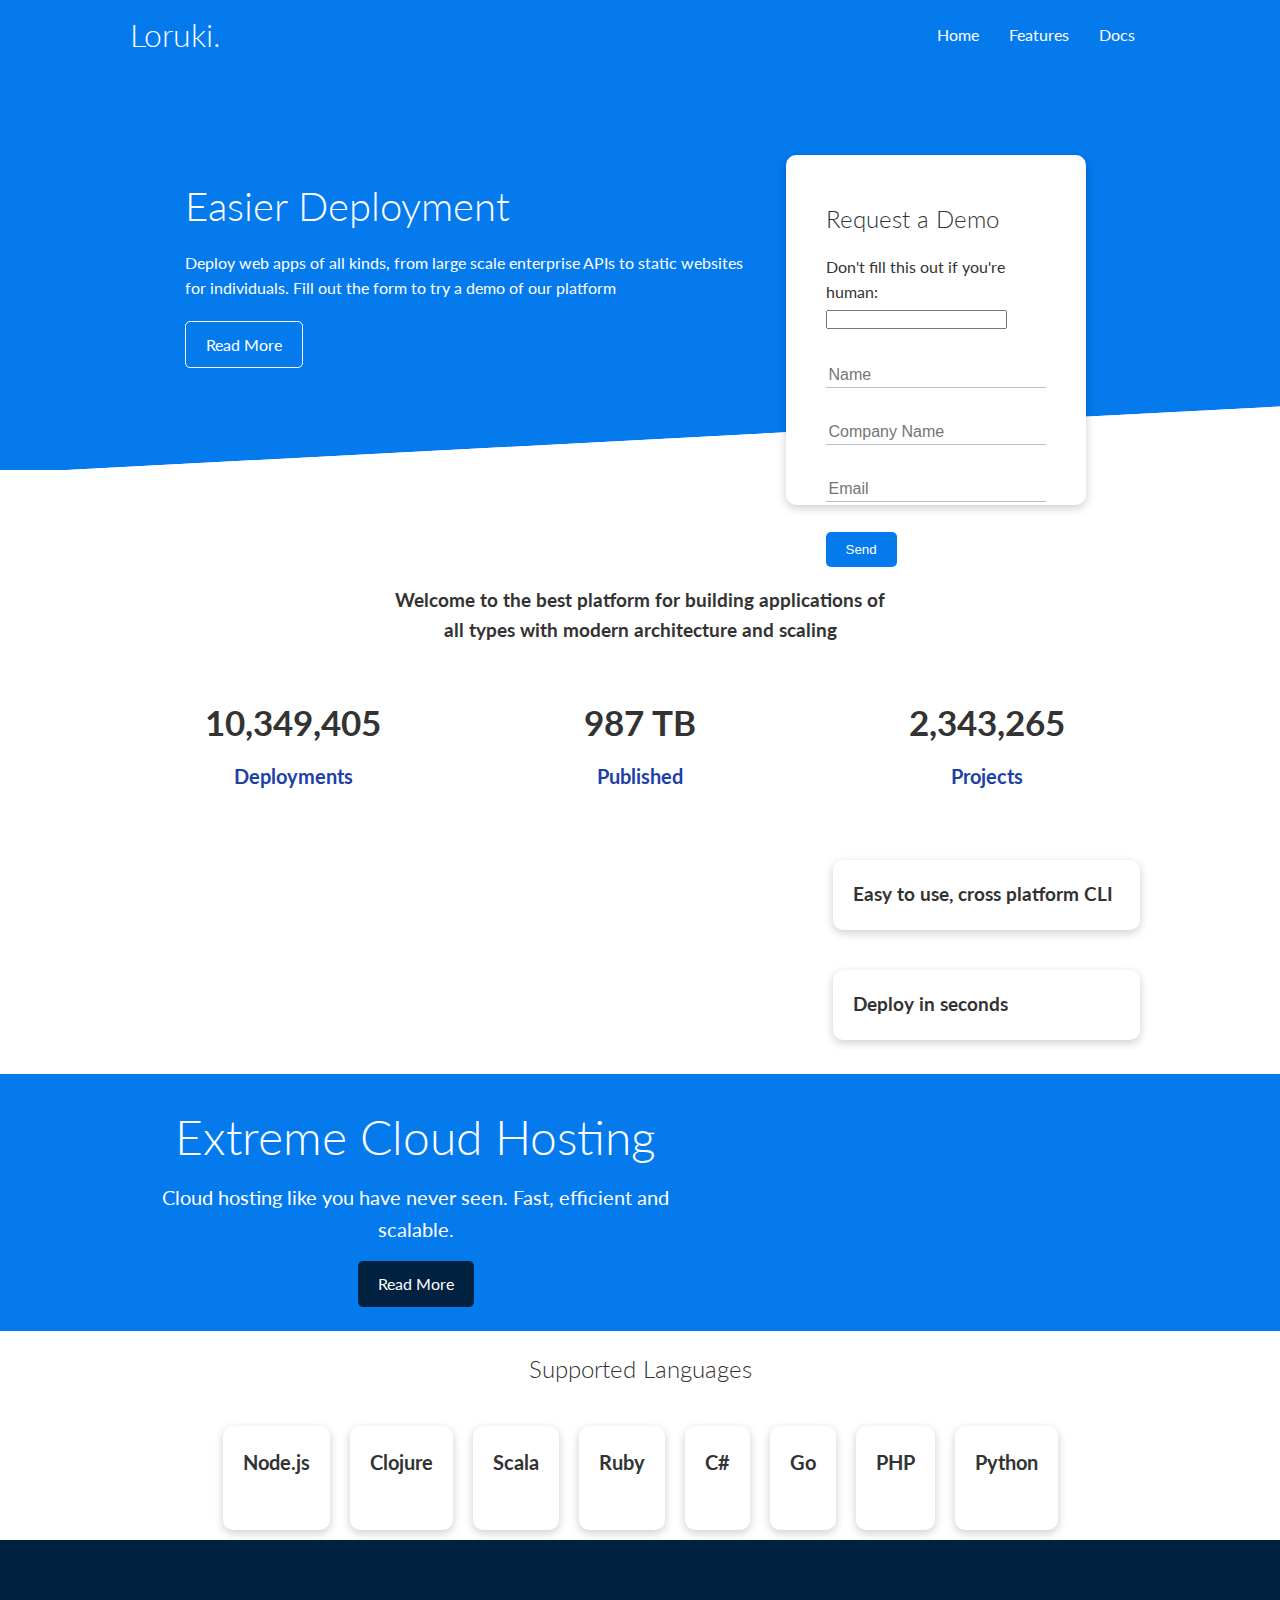
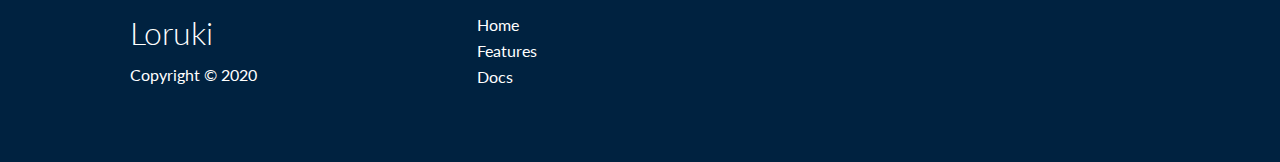
==== index.html @ 9c575d17 "modified bot-field input" ====
<!DOCTYPE html>
<html lang="en">
<head>
  <meta charset="UTF-8">
  <meta name="viewport" content="width=device-width, initial-scale=1.0">
  <link rel="stylesheet" href="https://cdnjs.cloudflare.com/ajax/libs/font-awesome/5.15.1/css/all.min.css" integrity="sha512-+4zCK9k+qNFUR5X+cKL9EIR+ZOhtIloNl9GIKS57V1MyNsYpYcUrUeQc9vNfzsWfV28IaLL3i96P9sdNyeRssA==" crossorigin="anonymous" />
  <link rel="stylesheet" href="css/utilities.css">
  <link rel="stylesheet" href="css/style.css">
  <title>Loruki | Cloud Hosting For Everyone</title>
</head>
<body>

  <!-- Navbar -->
  <div class="navbar">
    <div class="container flex">
      <h1 class="logo">Loruki.</h1>
      <nav>
        <ul>
          <li><a href="index.html">Home</a></li>
          <li><a href="features.html">Features</a></li>
          <li><a href="docs.html">Docs</a></li>
        </ul>
      </nav>
    </div>
  </div>

  <!-- Showcase -->
  <section class="showcase">
    <div class="container grid">
      <div class="showcase-text">
        <h1>Easier Deployment</h1>
        <p>Deploy web apps of all kinds, from large scale enterprise APIs to static websites for individuals. Fill out the form to try a demo of our platform</p>
        <a href="features.html" class="btn btn-outline">Read More</a>
      </div>

      <div class="showcase-form card">
        <h2>Request a Demo</h2>
        <form name="contact" method="post" netlify-honeypot="bot-field" data-netlify="true">
          <input type="hidden" name="form-name" value="contact">
          <p class="hidden">
            <label for="">Don't fill this out if you're human: 
              <input name="bot-field">
            </label>
          </p>
          <div class="form-control">
            <input type="text" name="name" placeholder="Name" required>
          </div>
          <div class="form-control">
            <input type="text" name="company" placeholder="Company Name" required>
          </div>
          <div class="form-control">
            <input type="text" name="email" placeholder="Email" required>
          </div>
          <input type="submit" value="Send" class="btn btn-primary">
        </form>
      </div>
    </div>
  </section>

  <!-- Stats -->
  <section class="stats">
    <div class="container">
      <div class="my-1">
        <h3 class="stats-heading text-center">
          Welcome to the best platform for building applications of all types with modern architecture and scaling
        </h3>
      </div>
      <div class="grid grid-3 my-4 text-center">
        <div>
          <i class="fas fa-server fa-3x"></i>
          <h3>10,349,405</h3>
          <p class="text-secondary">Deployments</p>
        </div>
        <div><i class="fas fa-upload fa-3x"></i>
          <h3>987 TB</h3>
          <p class="text-secondary">Published</p></div>
        <div><i class="fas fa-project-diagram fa-3x"></i>
          <h3>2,343,265</h3>
          <p class="text-secondary">Projects</p></div>
      </div>
    </div>
  </section>

  <!-- Cli -->
  <section class="cli">
    <div class="container grid">
      <img src="images/cli.png" alt="">
      <div class="card">
        <h3>Easy to use, cross platform CLI</h3>
      </div>
      <div class="card">
        <h3>Deploy in seconds</h3>
      </div>
    </div>
  </section>

  <!-- Cloud -->
  <section class="cloud bg-primary my-2 py-2">
    <div class="container grid">
      <div class="text-center">
        <h2 class="lg">Extreme Cloud Hosting</h2>
        <p class="lead my-1">Cloud hosting like you have never seen. Fast, efficient and scalable.</p>
        <a href="features.html" class="btn btn-dark">Read More</a>
      </div>
      <img src="images/cloud.png" alt="">
    </div>
  </section>

  <!-- Languages -->
  <section class="languages">
    <h2 class="text-center my-2">
      Supported Languages
    </h2>
    <div class="container flex">
      <div class="card">
        <h4>Node.js</h4>
        <img src="images/logos/node.png" alt="">
      </div>
      <div class="card">
        <h4>Clojure</h4>
        <img src="images/logos/clojure.png" alt="">
      </div>
      <div class="card">
        <h4>Scala</h4>
        <img src="images/logos/scala.png" alt="">
      </div>
      <div class="card">
        <h4>Ruby</h4>
        <img src="images/logos/ruby.png" alt="">
      </div>
      <div class="card">
        <h4>C#</h4>
        <img src="images/logos/csharp.png" alt="">
      </div>
      <div class="card">
        <h4>Go</h4>
        <img src="images/logos/go.png" alt="">
      </div>
      <div class="card">
        <h4>PHP</h4>
        <img src="images/logos/php.png" alt="">
      </div>
      <div class="card">
        <h4>Python</h4>
        <img src="images/logos/python.png" alt="">
      </div>
    </div>
  </section>

  <!-- Footer -->
  <footer class="footer bg-dark py-5">
    <div class="container grid grid-3">
      <div>
        <h1>Loruki</h1>
        <p>Copyright &copy; 2020</p>
      </div>
      <nav>
        <ul>
          <li><a href="index.html">Home</a></li>
          <li><a href="features.html">Features</a></li>
          <li><a href="docs.html">Docs</a></li>
        </ul>
      </nav>
      <div class="social">
        <a href="#"><i class="fab fa-github fa-2x"></i></a>
        <a href="#"><i class="fab fa-facebook fa-2x"></i></a>
        <a href="#"><i class="fab fa-instagram fa-2x"></i></a>
        <a href="#"><i class="fab fa-twitter fa-2x"></i></a>
      </div>
    </div>
  </footer>

</body>
</html>
---- css/utilities.css ----
.container {
  max-width: 1100px;
  margin: 0 auto;
  overflow: auto;
  padding: 0 40px;
}

.card {
  background-color: #fff;
  color: #333;
  border-radius: 10px;
  box-shadow: 0 3px 10px rgba(0, 0, 0, 0.2);
  padding: 20px;
  margin: 10px;
}

.btn {
  display: inline-block;
  padding: 10px 20px;
  cursor: pointer;
  background-color: var(--primary-color);
  color: #fff;
  border: none;
  border-radius: 5px;
}

.btn-outline {
  background-color: transparent;
  border: 1px #fff solid;
}

.btn:hover {
  transform: scale(0.98);
}

/* Backgrouds & coloured buttons */
.bg-primary, 
.btn-primary {
  background-color: var(--primary-color);
  color: #fff;
}

.bg-secondary, 
.btn-secondary {
  background-color: var(--secondary-color);
  color: #fff;
}

.bg-dark, 
.btn-dark {
  background-color: var(--dark-color);
  color: #fff;
}

.bg-light, 
.btn-light {
  background-color: var(--light-color);
  color: #333;
}

.bg-primary a,
.bg-secondary a,
.bg-dark a,
.btn-primary a,
.btn-secondary a,
.btn-dark a {
  color: #fff;
}

/* Text colors */
.text-primary{
  color: var(--primary-color);
}

.text-secondary {
  color: var(--secondary-color);
}

.text-dark {
  color: var(--dark-color);
}

.text-light {
  color: var(--light-color);
}


/* Text sizes */
.lead  {
  font-size: 20px;
}

.sm {
  font-size: 1rem;
}

.md {
  font-size: 2rem;
}

.lg {
  font-size: 3rem;
}

.xl {
  font-size: 4rem;
}

.text-center {
  text-align: center;
}

/* Alert */
.alert {
  background-color: var(--light-color);
  padding: 10px 20px;
  font-weight: bold;
  margin: 15px 0;
}

.alert i {
  margin-right: 10px;
}

.alert-success {
  background-color: var(--success-color);
  color: #fff;
}

.alert-error {
  background-color: var(--error-color);
  color: #fff;
}

.flex {
  display: flex;
  justify-content: center;
  align-items: center;
  height: 100%;
}

.grid {
  display: grid;
  grid-template-columns: repeat(2, 1fr);
  gap: 20px;
  justify-content: center;
  align-items: center;
  height: 100%;
}

.grid-3 {
  grid-template-columns: repeat(3, 1fr);
}

/* Margin */
.my-1 {
  margin: 1rem 0;
}

.my-2 {
  margin: 1.5rem 0;
}

.my-3 {
  margin: 2rem 0;
}

.my-4 {
  margin: 3rem 0;
}

.my-5 {
  margin: 4rem 0;
}

.m-1 {
  margin: 1rem;
}

.m-2 {
  margin: 1.5rem;
}

.m-3 {
  margin: 2rem;
}

.m-4 {
  margin: 3rem;
}

.m-5 {
  margin: 4rem;
}

/* Padding */
.py-1 {
  padding: 1rem 0;
}

.py-2 {
  padding: 1.5rem 0;
}

.py-3 {
  padding: 2rem 0;
}

.py-4 {
  padding: 3rem 0;
}

.py-5 {
  padding: 4rem 0;
}

.p-1 {
  padding: 1rem;
}

.p-2 {
  padding: 1.5rem;
}

.p-3 {
  padding: 2rem;
}

.p-4 {
  padding: 3rem;
}

.p-5 {
  padding: 4rem;
}
---- css/style.css ----
@import url('https://fonts.googleapis.com/css2?family=Lato:wght@300&display=swap');

:root {
  --primary-color: #047aed;
  --secondary-color: #1c3fa8;
  --dark-color: #002240;
  --light-color: #f4f4f4;
  --success-color: #5cb85c;
  --error-color: #d9534f;
}

* {
  box-sizing: border-box;
  padding: 0;
  margin: 0;
}

body {
  font-family: 'Lato', sans-serif;
  color: #333;
  line-height: 1.6;
}

ul {
  list-style-type: none;
}

a {
  text-decoration: none;
  color: #333;
}

h1,h2 {
  font-weight: 300;
  line-height: 1.2;
  margin: 10px 0;
}

p {
  margin: 10px 0;
}

img {
  width: 100%;
}

code, pre {
  background: #333;
  color: var(--success-color);
  padding: 10px;
}


/* Navbar */
.navbar {
  background-color: var(--primary-color);
  color: #fff;
  height: 70px;
}

.navbar .flex {
  justify-content: space-between;
}

.navbar ul {
  display: flex;
}

.navbar a {
  color: #fff;
  padding: 10px;
  margin: 0 5px;
}

.navbar a:hover {
  border-bottom: 2px #fff solid;
}

/* Showcase */
.showcase {
  height: 400px;
  background-color: var(--primary-color);
  color: #fff;
  position: relative;
}

.showcase-text {
  animation: slideInFromLeft 1s ease-in;
}

.showcase h1 {
  font-size: 40px;
}

.showcase p {
  margin: 20px 0;
}

.showcase .grid {
  overflow: visible;
  grid-template-columns: 55% auto;
  gap: 30px;
}

.showcase-form {
  position: relative;
  top: 60px;
  height: 350px;
  width: 300px;
  padding: 40px;
  z-index: 100;
  justify-self: flex-end;
  animation: slideInFromRight 1s ease-in;
}

.showcase-form .form-control {
  margin: 30px 0;
}

.showcase-form input[type='text'],
.showcase-form input[type='email'] {
  border: 0;
  border-bottom: 1px solid #b4becb;
  width: 100%;
  padding: 3px;
  font-size: 16px;
}

.showcase-form input:focus {
  outline: none;
}

.showcase::before, 
.showcase::after {
  content: '';
  position: absolute;
  height: 100px;
  bottom: -70px;
  right: 0;
  left: 0;
  background: #fff;
  transform: skewY(-3deg);
  -webkit-transform: skewY(-3deg);
  -moz-transform: skewY(-3deg);
  -ms-transform: skewY(-3deg);
}

/* Stats */
.stats {
  padding-top: 100px;
  animation: slideInFromBottom 1s ease-in;
}

.stats-heading {
  max-width: 500px;
  margin: auto;
}

.stats .grid h3 {
  font-size: 35px;  
}

.stats .grid p {
  font-size: 20px;
  font-weight: bold;
}

/* Cli */
.cli .grid {
  grid-template-columns: repeat(3, 1fr);
  grid-template-rows: repeat(2, 1fr);
}

.cli .grid > *:first-child {
  grid-column: 1 / span 2;
  grid-row: 1 / span 2;
}

/* Cloud */
.cloud .grid {
  grid-template-columns: 4fr 3fr;
}

/* Languages */
.languages .card {
  text-align: center;
  margin: 18px 10px 40px;
}

.languages .flex {
  flex-wrap: wrap;
}

.languages .card {
  font-size: 20px;
  margin-bottom: 10px;
  transition: transform 0.2s ease-in;
}

.languages .card:hover {
  transform: translateY(-15px);
}

/* Features  */
.features-head img {
  width: 200px;
  justify-self: flex-end;
}

.features-sub-head img {
  width: 300px;
  justify-self: flex-end;
}

/* Features main */
.features-main .card > i {
  margin-right: 20px;
}

.features-main .grid {
  padding: 30px;
}

.features-main .grid > *:first-child {
  grid-column: 1 / span 3;
}

.features-main .grid > *:nth-child(2) {
  grid-column: 1 / span 2;
}

/* Docs */
.docs-head img {
  width: 200px;
  justify-self: flex-end;
}

.docs-main h3 {
  margin: 20px 0;
}

.docs-main .grid {
  grid-template-columns: 1fr 2fr;
  align-items: flex-start;
}

.docs-main nav li {
  font-size: 17px;
  border-bottom: 1px #ccc solid;
  padding-bottom: 5px;
  margin-bottom: 5px;
}

.docs-main a:hover {
  font-weight: bold;
}

/* Animations */
@keyframes slideInFromLeft {
  0% {
    transform: translateX(-100%);
  }
  100% {
    transform: translateX(0);
  }
}

@keyframes slideInFromRight {
  0% {
    transform: translateX(100%);
  }
  100% {
    transform: translateX(0);
  }
}

@keyframes slideInFromTop {
  0% {
    transform: translateY(-100%);
  }
  100% {
    transform: translateY(0);
  }
}

@keyframes slideInFromBottom{
  0% {
    transform: translateY(100%);
  }
  100% {
    transform: translateY(0);
  }
}

/* Footer */
.footer .social a {
  margin: 0 10px;
}

/* Tablets & under */
@media(max-width: 768px) {
  .grid,
  .showcase .grid,
  .stats .grid,
  .cli .grid,
  .cloud .grid,
  .features-main .grid,
  .docs-main .grid{
    grid-template-columns: 1fr;
    grid-template-rows: 1fr;
  }
  
  .showcase {
    height: auto;
  }

  .showcase-text {
    text-align: center;
    margin-top: 40px;
    animation: slideInFromTop 1s ease-in;
  }

  .showcase-form {
    justify-self: center;
    margin: auto;
    animation: slideInFromBottom 1s ease-in;
  }

  .cli .grid > *:first-child {
    grid-column: 1;
    grid-row: 1;
  }

  .features-head,
  .features-sub-head,
  .docs-head {
    text-align: center;
  }
  
  .features-head img,
  .features-sub-head img,
  .docs-head img{
    justify-self: center;
  }

  .features-main .grid > *:first-child,
  .features-main .grid > *:nth-child(2) {
    grid-column: 1;
  }
}

/* Mobile */
@media(max-width: 500px) {
  .navbar {
    height: 110px;
  }

  .navbar .flex {
    flex-direction: column;
    overflow: hidden;
  }

  .navbar ul {
    padding: 10px;
    background-color: rgba(0, 0, 0, 0.1);
  }
}
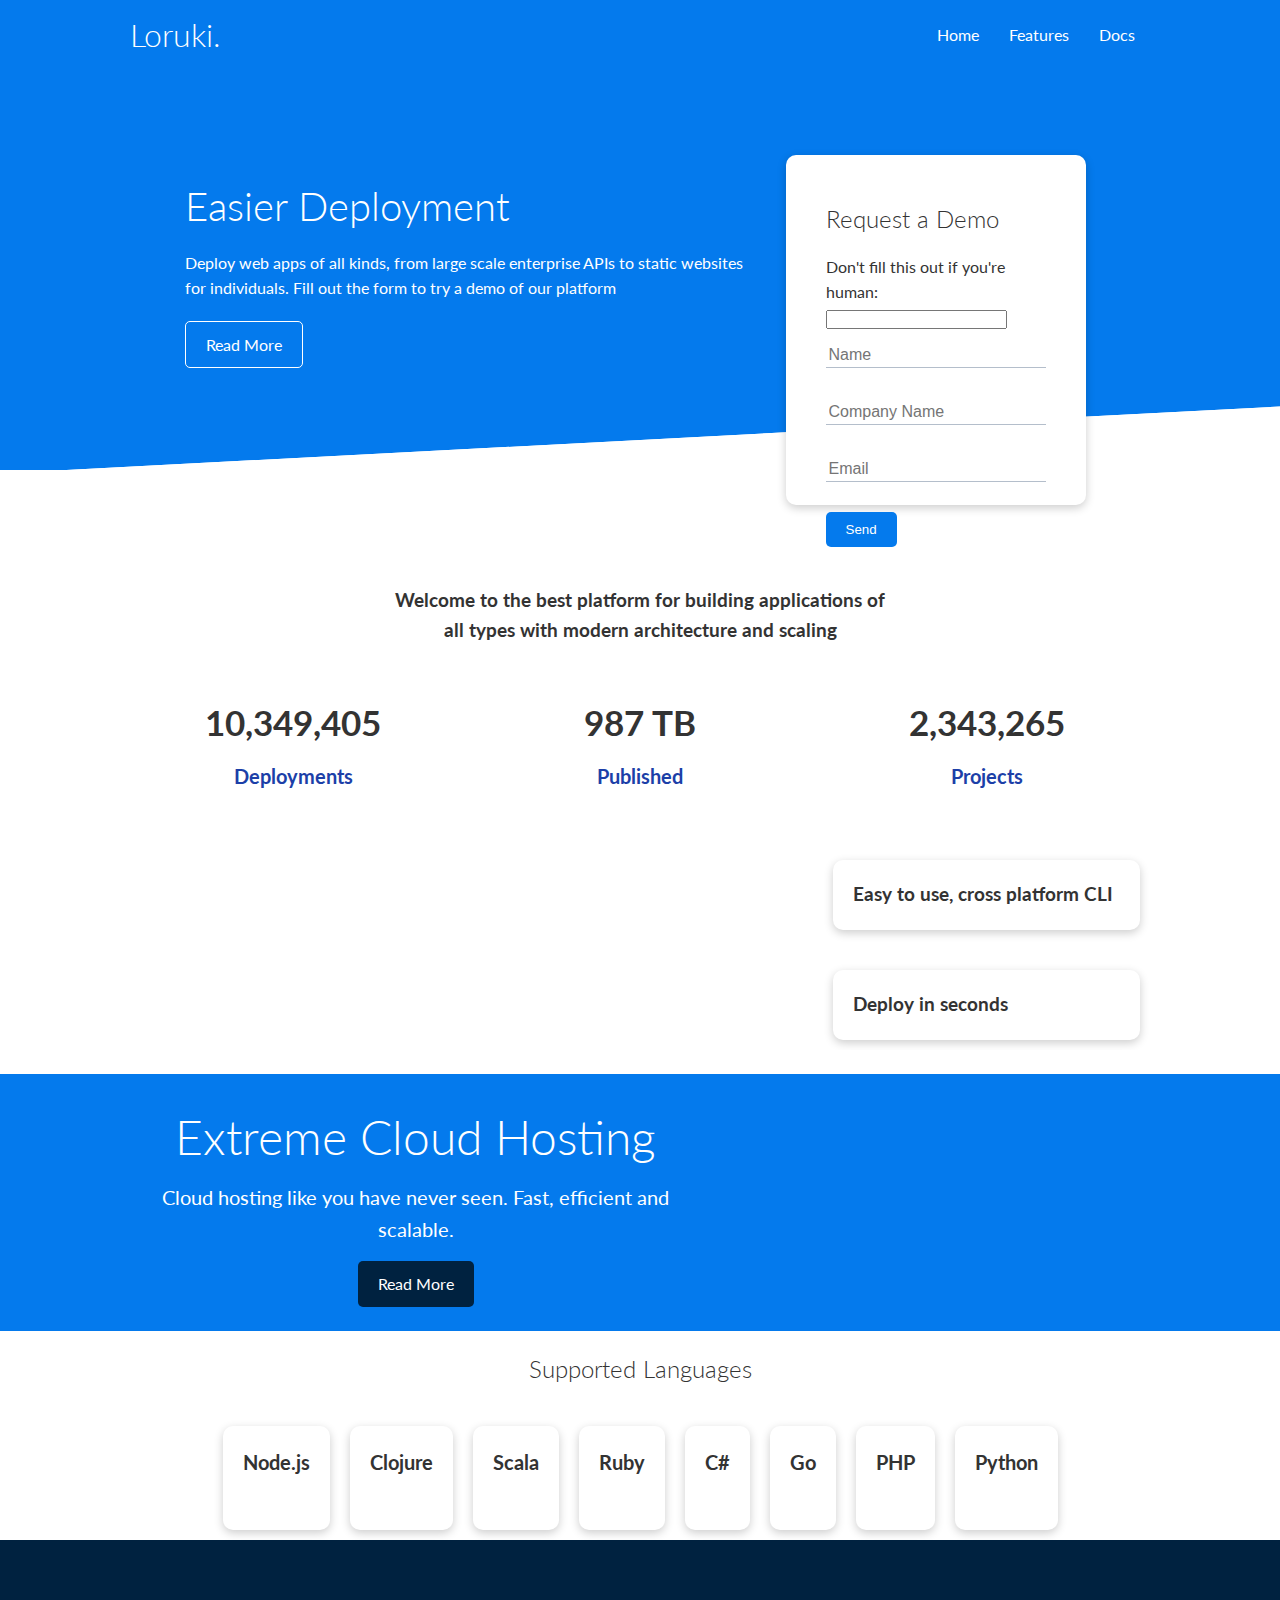
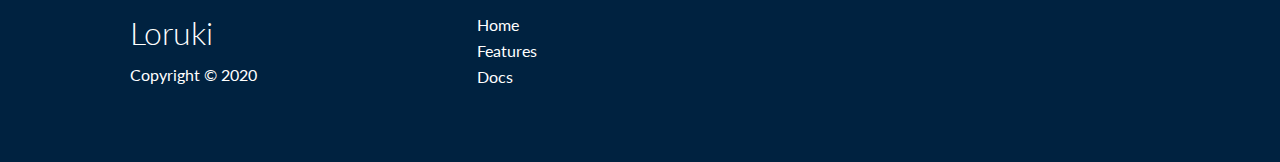
==== commit c3514877: "added github & twitter links" ====
--- a/index.html
+++ b/index.html
@@ -42,7 +42,7 @@
               <input name="bot-field">
             </label>
           </p>
-          <div class="form-control">
+          <div class="form-control" style="margin-top: -10px;">
             <input type="text" name="name" placeholder="Name" required>
           </div>
           <div class="form-control">
@@ -162,10 +162,10 @@
         </ul>
       </nav>
       <div class="social">
-        <a href="#"><i class="fab fa-github fa-2x"></i></a>
+        <a href="https://github.com/mohdshahbaz"><i class="fab fa-github fa-2x"></i></a>
+        <a href="https://twitter.com/Shabaz_53"><i class="fab fa-twitter fa-2x"></i></a>
         <a href="#"><i class="fab fa-facebook fa-2x"></i></a>
         <a href="#"><i class="fab fa-instagram fa-2x"></i></a>
-        <a href="#"><i class="fab fa-twitter fa-2x"></i></a>
       </div>
     </div>
   </footer>
